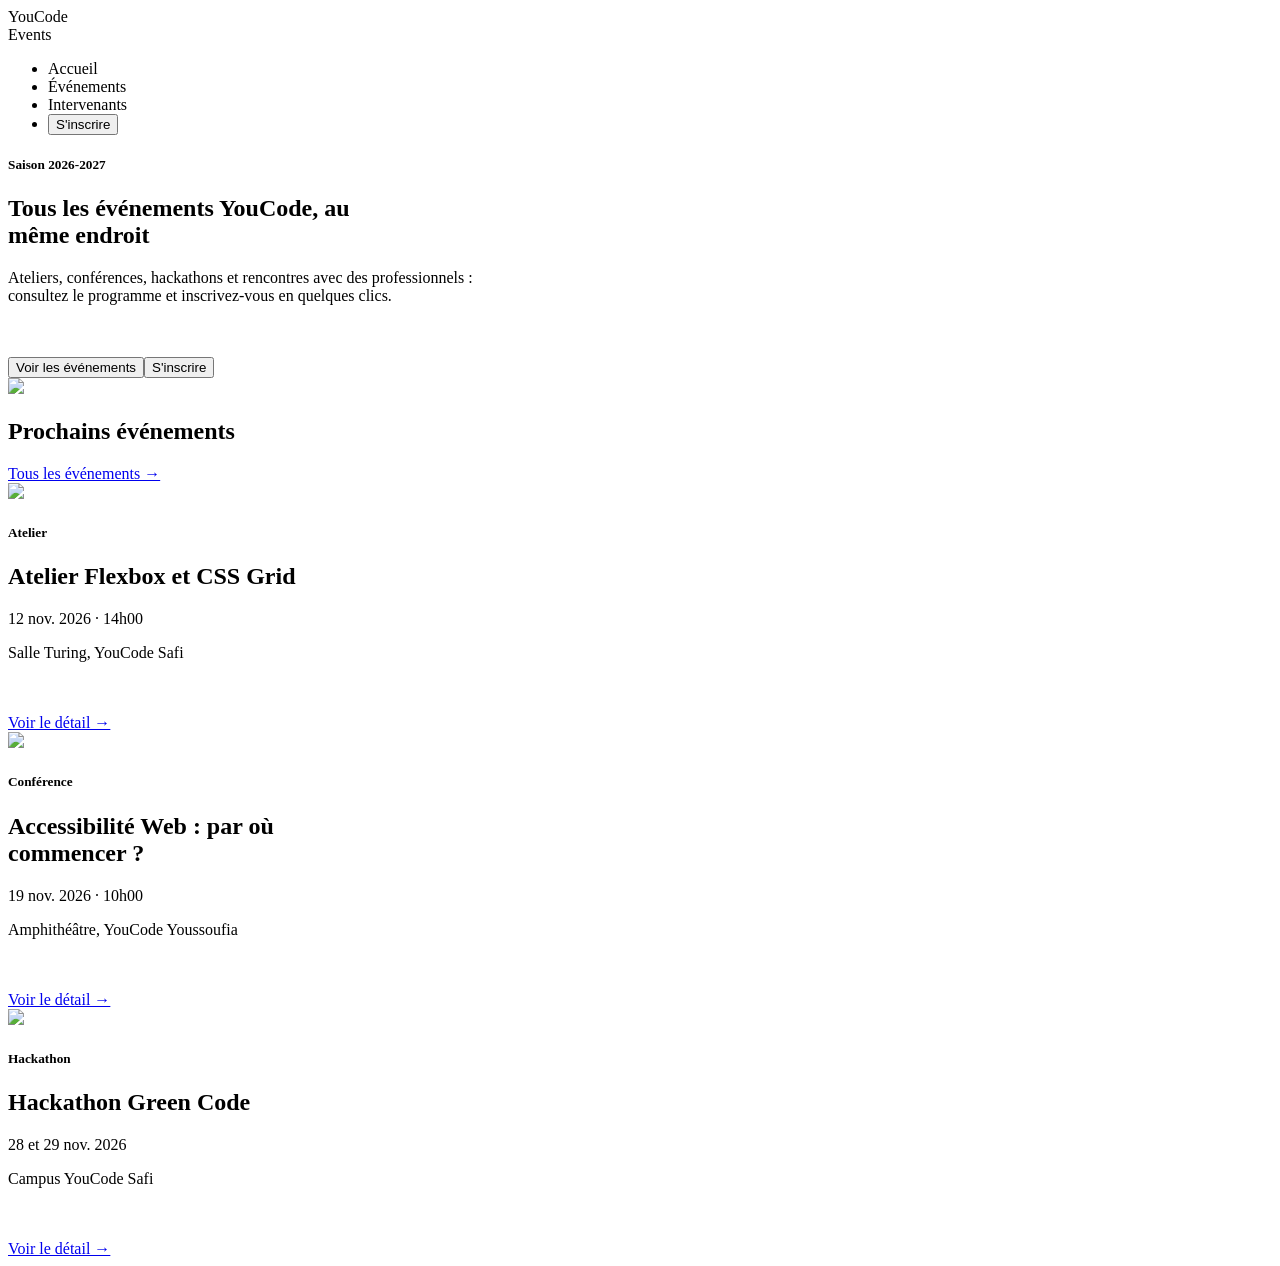
==== Accueil.html @ 560cc8bf "section 1 et 2" ====
<!DOCTYPE html>
<html lang="en">
<head>
    <meta charset="UTF-8">
    <meta name="viewport" content="width=device-width, initial-scale=1.0">
    <link rel="stylesheet" href="Accueil.css">
    <title>Document</title>
</head>
<body>
    <header>
        <nav>
            <div>
            <div class="logo">YouCode</div>
            <div class="logo" id="logo2">Events</div>
            </div>
            <ul class="onglet">
                <li>Accueil</li>
                <li>Événements</li>
                <li>Intervenants</li>
                <li><button class="button-inscri">S'inscrire</button></li>
            </ul>
        </nav>
    </header>
    <section class="sec1">
        <div>
            <h5 class="S67">Saison 2026-2027</h5>
            <h1 class="evenment">Tous les événements YouCode, au <br/> même endroit</h1>
            <p class="p">Ateliers, conférences, hackathons et rencontres avec des professionnels :<br/> consultez le programme et inscrivez-vous en quelques clics.</p>
            <br/>
            <br/>
            <div>
                <button class="button-sec1" id="voir1">Voir les événements</button><button class="button-sec1" id="inscription">S'inscrire</button>
            </div>
        </div>
        <div ><img class="img-sec1" src="Capture d’écran 2026-10-12 153353.png"></div>
    </section>
    <section>
        <div class="sec2-titre">
            
            <h2>Prochains événements</h2>
            <a href="#">Tous les événements →</a>
        </div>
        <div class="sec2-contenu">
           <div class="part1">
            <img class="img-sec3" src="Capture d’écran 2026-10-12 170658.png">
            <h5 class="Atelier">Atelier</h5>
            <h2 class="titre">Atelier Flexbox et CSS Grid</h2>
            <div class="cont">
            <object class="p" data="Group.svg" type="image/svg+xml"></object>
            <p class="p">12 nov. 2026 · 14h00</p>
            </div>
            <div ><object class="p" data="Group1.svg" type="image/svg+xml"></object>
            <p class="p">Salle Turing, YouCode Safi</p></div>
            <br/>
            <br/>
            <a class="lien" href="#">Voir le détail →</a>
        </div>
           <div>
            <img class="img-sec3" src="Capture d’écran 2026-10-12 180844.png">
            <h5 id="h5-sec2" class="Atelier">Conférence</h5>
            <h2 class="titre">Accessibilité Web : par où<br/> commencer ?</h2>
            <div class="cont">
            <object class="p" data="Group.svg" type="image/svg+xml"></object>
            <p class="p">19 nov. 2026 · 10h00</p>
            </div>
            <div class="p"><object data="Group1.svg" type="image/svg+xml"></object>
            <p class="p">Amphithéâtre, YouCode Youssoufia</p></div>
            <br>
            <br>
            <a class="lien" href="#">Voir le détail →</a>
           </div>
           <div>
            <img class="img-sec3" src="Capture d’écran 2026-10-12 180911.png">
            <h5 class="Atelier">Hackathon</h5>
            <h2 class="titre">Hackathon Green Code</h2>
            <div class="cont">
            <object class="p" data="Group.svg" type="image/svg+xml"></object>
            <p class="p">28 et 29 nov. 2026</p>
            </div>
            <div><object class="p" data="Group1.svg" type="image/svg+xml"></object>
            <p class="p">Campus YouCode Safi</p></div>
            <br>
            <br>
            <a class="lien" href="#">Voir le détail →</a>
           </div>
        </div>
    </section>
    <scetion></scetion>
    <scetion></scetion>
    <footer></footer>
</body>
</html>
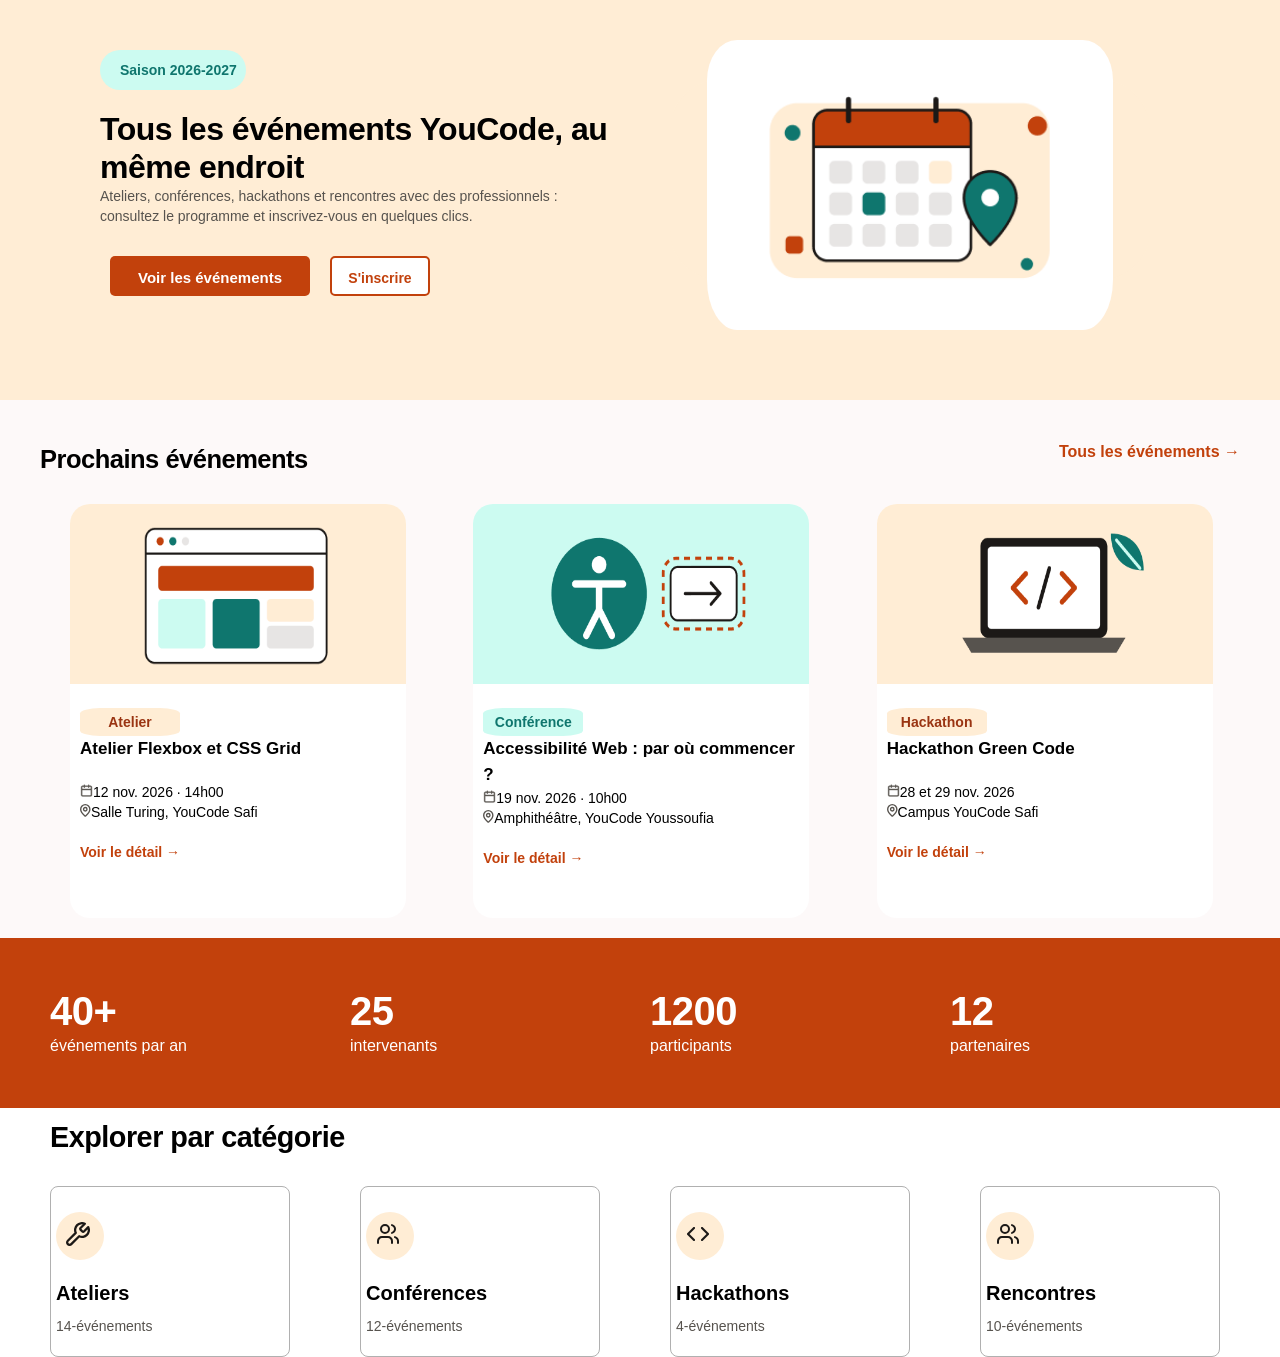
==== commit 009e0303: "page acceuil reglement de css" ====
--- a/Accueil.html
+++ b/Accueil.html
@@ -1,92 +1,116 @@
 <!DOCTYPE html>
 <html lang="en">
+
 <head>
     <meta charset="UTF-8">
     <meta name="viewport" content="width=device-width, initial-scale=1.0">
-    <link rel="stylesheet" href="Accueil.css">
-    <title>Document</title>
+    <link rel="stylesheet" href="accueil1.css">
+    <title>Accueil</title>
 </head>
+
 <body>
-    <header>
-        <nav>
-            <div>
-            <div class="logo">YouCode</div>
-            <div class="logo" id="logo2">Events</div>
-            </div>
-            <ul class="onglet">
-                <li>Accueil</li>
-                <li>Événements</li>
-                <li>Intervenants</li>
-                <li><button class="button-inscri">S'inscrire</button></li>
-            </ul>
-        </nav>
-    </header>
+
     <section class="sec1">
         <div>
-            <h5 class="S67">Saison 2026-2027</h5>
-            <h1 class="evenment">Tous les événements YouCode, au <br/> même endroit</h1>
-            <p class="p">Ateliers, conférences, hackathons et rencontres avec des professionnels :<br/> consultez le programme et inscrivez-vous en quelques clics.</p>
-            <br/>
-            <br/>
-            <div>
-                <button class="button-sec1" id="voir1">Voir les événements</button><button class="button-sec1" id="inscription">S'inscrire</button>
+           <div class="partt"> <h5 class="S67">Saison 2026-2027</h5>
+            <h1 class="evenment">Tous les événements YouCode, au même endroit</h1>
+            <p class="p">Ateliers, conférences, hackathons et rencontres avec des professionnels :<br /> consultez le
+                programme et inscrivez-vous en quelques clics.</p></div>
+            <div class="sec1-button">
+                <button class="button-sec1" id="voir1">Voir les événements</button>
+                <button class="button-sec1" id="inscription">S'inscrire</button>
             </div>
         </div>
-        <div ><img class="img-sec1" src="Capture d’écran 2026-10-12 153353.png"></div>
+        <div class="img-sec1"><img  src="Capture d’écran 2026-10-12 153353.png"></div>
     </section>
-    <section>
+    <section class="Prochains-evenements">
         <div class="sec2-titre">
-            
+
             <h2>Prochains événements</h2>
             <a href="#">Tous les événements →</a>
         </div>
-        <div class="sec2-contenu">
-           <div class="part1">
+        <div class="liste">
+        <div class="Prochains-evenements-sec">
             <img class="img-sec3" src="Capture d’écran 2026-10-12 170658.png">
-            <h5 class="Atelier">Atelier</h5>
+            <div class="cont">
+            <span class="Atelier">Atelier</span>
             <h2 class="titre">Atelier Flexbox et CSS Grid</h2>
+                <p class="logo"> <span><img src="calendar.png"></span>12 nov. 2026 · 14h00</p>
+            
+                <p class="logo"><span><img src="Group1.svg"></span>Salle Turing, YouCode Safi</p>
+                <br>
+                
+                <a class="lien" href="#">Voir le détail →</a>
+            </div>
+
+        </div>
+        <div class="Prochains-evenements-sec">
+            <img class="img-sec3" src="Capture d’écran 2026-10-12 180844.png">
             <div class="cont">
-            <object class="p" data="Group.svg" type="image/svg+xml"></object>
-            <p class="p">12 nov. 2026 · 14h00</p>
-            </div>
-            <div ><object class="p" data="Group1.svg" type="image/svg+xml"></object>
-            <p class="p">Salle Turing, YouCode Safi</p></div>
-            <br/>
-            <br/>
+            <span id="h5-sec2" class="Atelier">Conférence</span>
+            <h2 class="titre" id="unique">Accessibilité Web : par où commencer ?</h2>
+                <p class="logo"><span><img src="calendar.png"></span>19 nov. 2026 · 10h00</p>
+                <p class="logo"><span><img src="Group1.svg"></span>Amphithéâtre, YouCode Youssoufia</p>
+          <br>
             <a class="lien" href="#">Voir le détail →</a>
         </div>
-           <div>
-            <img class="img-sec3" src="Capture d’écran 2026-10-12 180844.png">
-            <h5 id="h5-sec2" class="Atelier">Conférence</h5>
-            <h2 class="titre">Accessibilité Web : par où<br/> commencer ?</h2>
+    </div>
+        <div class="Prochains-evenements-sec">
+            <img class="img-sec3" src="Capture d’écran 2026-10-12 180911.png">
             <div class="cont">
-            <object class="p" data="Group.svg" type="image/svg+xml"></object>
-            <p class="p">19 nov. 2026 · 10h00</p>
-            </div>
-            <div class="p"><object data="Group1.svg" type="image/svg+xml"></object>
-            <p class="p">Amphithéâtre, YouCode Youssoufia</p></div>
-            <br>
+                <span class="Atelier">Hackathon</span>
+                <h2 class="titre">Hackathon Green Code</h2>
+                <p class="logo"><span><img src="calendar.png" ></span>28 et 29 nov. 2026</p>
+                <p class="logo"><span><img src="Group1.svg"></span>Campus YouCode Safi</p>
             <br>
             <a class="lien" href="#">Voir le détail →</a>
-           </div>
-           <div>
-            <img class="img-sec3" src="Capture d’écran 2026-10-12 180911.png">
-            <h5 class="Atelier">Hackathon</h5>
-            <h2 class="titre">Hackathon Green Code</h2>
-            <div class="cont">
-            <object class="p" data="Group.svg" type="image/svg+xml"></object>
-            <p class="p">28 et 29 nov. 2026</p>
-            </div>
-            <div><object class="p" data="Group1.svg" type="image/svg+xml"></object>
-            <p class="p">Campus YouCode Safi</p></div>
-            <br>
-            <br>
-            <a class="lien" href="#">Voir le détail →</a>
-           </div>
+        </div></div></div>
+
+    </section>
+    <scetion class="section3">
+        <div>
+            <p class="num">40+</p>
+            <p class="num1">événements par an</p>
         </div>
-    </section>
-    <scetion></scetion>
-    <scetion></scetion>
+        <div>
+            <p class="num">25</p>
+            <p class="num1">intervenants</p>
+        </div>
+        <div>
+            <p class="num">1200</p>
+            <p class="num1">participants</p>
+        </div>
+        <div>
+            <p class="num">12</p>
+            <p class="num1">partenaires</p>
+        </div>
+    </scetion>
+    <scetion class="num4">
+      <div  class="titre4"><h1>Explorer par catégorie</h1></div>
+      <div class="sec4"><div class="section4">
+        <div class="sec4-img1"><img src="Group.svg" width="24" height="24"></div>
+        <p class="sec4-img">Ateliers</p>
+        <h6 class="pt">14-événements</h6>
+      </div>
+<div class="section4">
+        <div ><img src="Icône.svg" width="24" height="24"></div>
+        <p class="sec4-img">Conférences</p>
+        <h6 class="pt">12-événements</h6>
+      </div>
+      <div class="section4">
+        <div>
+            <img src="Icône.png" width="24" height="24"></div>
+        <p class="sec4-img">Hackathons</p>
+        <h6 class="pt">4-événements</h6>
+    </div>
+      <div class="section4">
+        <div><img src="Icône.svg" width="24" height="24"></div>
+        <p class="sec4-img">Rencontres</p>
+        <h6 class="pt">10-événements</h6>
+    </div></div>
+    </div>
+    </scetion>
     <footer></footer>
 </body>
-</html>
+
+</html>
--- a/accueil1.css
+++ b/accueil1.css
@@ -0,0 +1,445 @@
+*{
+   margin: 0;
+   padding: 0;
+   box-sizing: border-box;
+}
+.sec1{
+    width: 100%;
+height: 100%;
+display: flex;
+flex-direction:column ;
+background-color: #FFEDD5;
+padding: 20% 10% 10% 10%;
+}
+
+.S67{
+    font-family: DM Sans,sans-serif;
+font-weight: 600;
+font-style: SemiBold;
+font-size: 14px;
+line-height: 20px;
+letter-spacing: 0px;
+margin-bottom: 20px;
+width: 50%;
+background-color: #CCFBF1;
+padding-left: 7px;
+color: #0F766E;
+border-radius: 20px;
+}
+.evenment{
+    font-family: Bricolage Grotesque,sans-serif;
+font-weight: 700;
+font-style: Bold;
+font-size: 32px;
+line-height: 38px;
+letter-spacing: -0.5px;
+height: 100%;
+width: 100%;
+}
+
+
+
+.p{
+    font-family: DM Sans,sans-serif;
+font-weight: 400;
+font-style: Regular;
+font-size: 18px;
+line-height: 28px;
+letter-spacing: 0px;
+color: #57534E;
+padding-top: 10%;
+}
+.sec1-button > button{
+    display: flex;
+    flex-direction: column;
+    gap: 20px;
+    border: none;
+    margin: 10px;
+    width: 95%;
+    height:40px;
+    align-items: center;
+    padding-top: 10px;
+}
+#voir1{
+    color:#FFFFFF ;
+    background-color: #C2410C;
+    font-family: DM Sans,sans-serif;
+font-weight: 600;
+font-style: SemiBold;
+font-size: 15px;
+line-height: 24px;
+letter-spacing: 0px;
+}
+#inscription{
+    background-color: #FFFFFF;
+    color: #C2410C;
+    border:solid 2px;
+    border-color: #C2410C;
+    font-family: DM Sans,sans-serif;
+font-weight: 600;
+font-style: SemiBold;
+font-size: 14px;
+line-height: 20px;
+letter-spacing: 0px;
+
+}
+#voir1:hover{
+   background-color: #d28263;
+}
+#inscription:hover{
+    background-color: hsl(0, 58%, 88%);
+}
+.img-sec1>img{
+    display: flex;
+    width: 90%;
+    height: 50%;
+    padding-left: 20px;
+    padding-right: 20px;
+    padding-top: 10px;
+    border-radius: 15%;
+    
+}
+.Prochains-evenements{
+   
+    background-color: #fdf9f9;
+    padding-bottom: 30px;
+
+}
+.sec2-titre{
+    display: flex;
+    flex-wrap: wrap;
+    gap: 20px;
+    padding: 20px;
+    font-family: Bricolage Grotesque,sans-serif;
+font-weight: 700;
+font-style: Bold;
+font-size: 17px;
+line-height: 38px;
+letter-spacing: -0.5px;
+}
+.part1{
+    display: flex;
+    flex-direction: column;
+    border-radius: 20px;
+    margin: 20px;
+    width:90% ;
+    height:100%  ;
+    background-color: #FFFFFF;
+    
+}
+.p{
+    display: inline;
+    font-family: DM Sans,sans-serif;
+font-weight: 400;
+font-style: Regular;
+font-size: 14px;
+line-height: 20px;
+letter-spacing: 0px;
+}
+ object{
+    border-radius: 20px;
+
+}
+.lien{
+    text-decoration: none;
+    font-family: DM Sans, sans-serif;
+font-weight: 600;
+font-style: SemiBold;
+font-size: 14px;
+line-height: 20px;
+letter-spacing: 0px;
+color: #C2410C;
+}.sec2-titre>a{
+    text-decoration: none;
+    color: #C2410C;
+    font-family: DM Sans,sans-serif;
+font-weight: 600;
+font-style: SemiBold;
+font-size: 16px;
+line-height: 24px;
+letter-spacing: 0px;
+padding-bottom: 20px;
+}
+.img-sec3{
+    border-top-left-radius: 20px;
+    border-top-right-radius: 20px;
+}
+.Atelier{
+    display: flex;
+    justify-content: center;
+    background-color: #FFEDD5;
+    padding: 10px 5px;
+    align-items: center;
+    height: 28px;
+    width: 100px;
+    border-radius: 20%;
+    font-family: DM Sans,sans-serif;
+
+font-weight: 600;
+font-style: SemiBold;
+font-size: 14px;
+line-height: 20px;
+letter-spacing: 0px;
+color: #9A3412;
+}
+.titre{
+    font-family: Bricolage Grotesque,sans-serif;
+font-weight: 600;
+font-style: SemiBold;
+font-size: 17px;
+line-height: 26px;
+letter-spacing: 0px;
+padding-bottom: 20px;
+
+}
+.element{
+    align-items: start;
+    padding-bottom: 50px;
+    padding-left: 20px;
+}
+.cont{
+    font-family: DM Sans,sans-serif;
+font-weight: 400;
+font-style: Regular;
+font-size: 14px;
+line-height: 20px;
+letter-spacing: 0px;
+margin-top: 20px;
+margin-left: 10px;
+
+}
+#h5-sec2{
+    background-color: #CCFBF1;
+    color: #0F766E;
+}
+.section3{
+    display: grid;
+    grid-template-columns: repeat(2, 1fr);
+    background-color: #C2410C;
+    color: #ffffff;
+    gap: 20px;
+    padding-top: 50px;
+    padding-bottom: 50px;
+}
+.num{
+    font-family: Bricolage Grotesque,sans-serif;
+font-weight: 700;
+font-style: Bold;
+font-size: 40px;
+line-height: 46px;
+letter-spacing: -0.5px;
+}
+.num1{
+    font-family: DM Sans,sans-serif;
+font-weight: 400;
+font-style: Regular;
+font-size: 16px;
+line-height: 24px;
+letter-spacing: 0px;
+}
+.sec4{
+   display: grid;
+   grid-template-columns: repeat(auto-fit, minmax(200px, 1fr));
+    gap: 60px;
+    margin-left: 50px;
+    margin-right: 50px;
+    height:50% ;
+}
+.section4 div {
+    background-color: #FFEDD5;
+    border-radius: 50%;
+    width: 48px;
+    height: 48px;
+    align-items: center;
+    
+}
+.section4{
+    border:1px hsl(0, 0%, 69%) groove ;
+    border-radius: 8px;
+    padding: 5px;
+    background-color: hsl(0, 0%, 100%);
+}
+.section4 div img{
+    margin: 10px 0px 0px 10px;
+}
+.titre4{
+font-family: Bricolage Grotesque,sans-serif;
+font-weight: 700;
+font-style: Bold;
+font-size: 90%;
+line-height: 38px;
+letter-spacing: -0.5px;
+padding: 10px;
+}
+.num4{
+  background: #f30707;
+}
+.sec4 div{
+    margin-top: 20px;
+    margin-right: 10px;
+     padding-bottom: 20px;
+    gap: 20px;
+}
+.sec4-img {
+    font-family: Bricolage Grotesque,sans-serif;
+font-weight: 600;
+font-style: SemiBold;
+font-size: 20px;
+line-height: 26px;
+letter-spacing: 0px;
+margin-top: 20px;
+}
+.pt{
+    font-family: DM Sans,sans-serif;
+font-weight: 400;
+font-style: Regular;
+font-size: 14px;
+line-height: 20px;
+letter-spacing: 0px;
+color:#57534E ;
+margin-top: 10px;
+}
+.sec4-img1{
+    width: 24px;
+    height: 24px;
+}
+
+.Prochains-evenements-sec{
+    width: 90%;
+    height: 414px;
+    margin-left: 20PX;
+    background-color: #FFFFFF;
+    border-radius: 20px;
+    padding-bottom: 50px;
+
+}
+.img-sec3{
+    width: 100%;
+    height:  180px;
+}
+.liste{
+    display: grid;
+     grid-template-columns: repeat(auto-fit, minmax(200px, 1fr));
+     gap:15px ;
+}
+.logo img{
+    height: 13px;
+    
+}
+#unique{
+    padding-bottom: 0px;
+}
+@media screen and  (min-width:750px){
+   .sec2-titre{
+    display: flex;
+    justify-content: space-between;
+
+   }
+   .Prochains-evenements{
+    padding: 20px;
+   }
+   .liste{
+    grid-template-columns: repeat(2, 1fr);
+    gap: 10px;
+   }
+   .section3{
+    padding: 50px;
+    grid-template-columns: repeat(4, 1fr);
+   }
+   .titre4{
+    padding-left: 50px;
+   }
+   .S67{
+    width: 25%;
+   }
+   .sec1-button {
+    display: flex;
+    justify-content: start;
+    flex-direction: row;
+
+   }
+   .sec1{
+    padding-top: 50px;
+   }
+   #voir1{
+    width: 200px;
+     border-radius: 5px;
+   }
+   #inscription{
+    width: 100px;
+     border-radius: 5px;
+   }
+   .img-sec1{
+    display: flex;
+    justify-content: center;
+    padding: 0px 50px;
+    background-color: #FFFFFF;
+    border-radius: 15px;
+    margin-top: 20px;
+   }
+}
+@media screen and (min-width:1020px){
+   .liste{
+    grid-template-columns: repeat(3, 1fr);
+    gap: 30px;
+    margin: 0 30px;
+   }
+   .S67{
+    color: #0F766E;
+    background-color:#CCFBF1;
+    width: 27%;
+    height: 40px;
+    padding-left:20px ;
+    padding-top: 10px;
+  font-family: DM Sans,sans-serif;
+font-weight: 600;
+font-style: SemiBold;
+font-size: 14px;
+line-height: 20px;
+letter-spacing: 0px;
+   }
+   .sec1{
+    width: 100%;
+height: 400px;
+display: flex;
+flex-direction: row;
+justify-content: space-around;
+background-color: #FFEDD5;
+padding: 50px 100px;
+padding-bottom: 100px;
+}
+.img-sec1{
+    display: flex;
+    justify-content: center;
+    align-items: center;
+    width: 480px;
+    height: 200px;
+    background-color: #FFEDD5;
+    border-radius: 50px;
+    padding: 70px;
+    margin: 30px ;
+    
+    
+}
+.img-sec1>img{
+    height: 300px;
+    width: 500px;
+    border-bottom-left-radius: 20px;
+    border-top-right-radius: 30px;
+    border-top-left-radius: 30px;
+    border-radius: 50px;
+}
+.evenment{
+    font-family: Bricolage Grotesque,sans-serif;
+font-weight: 700;
+font-style: Bold;
+font-size: 32px;
+line-height: 38px;
+letter-spacing: -0.5px;
+height: 19%;
+width: 100%;
+}
+.partt{
+    margin-bottom: 20px;
+}
+}
